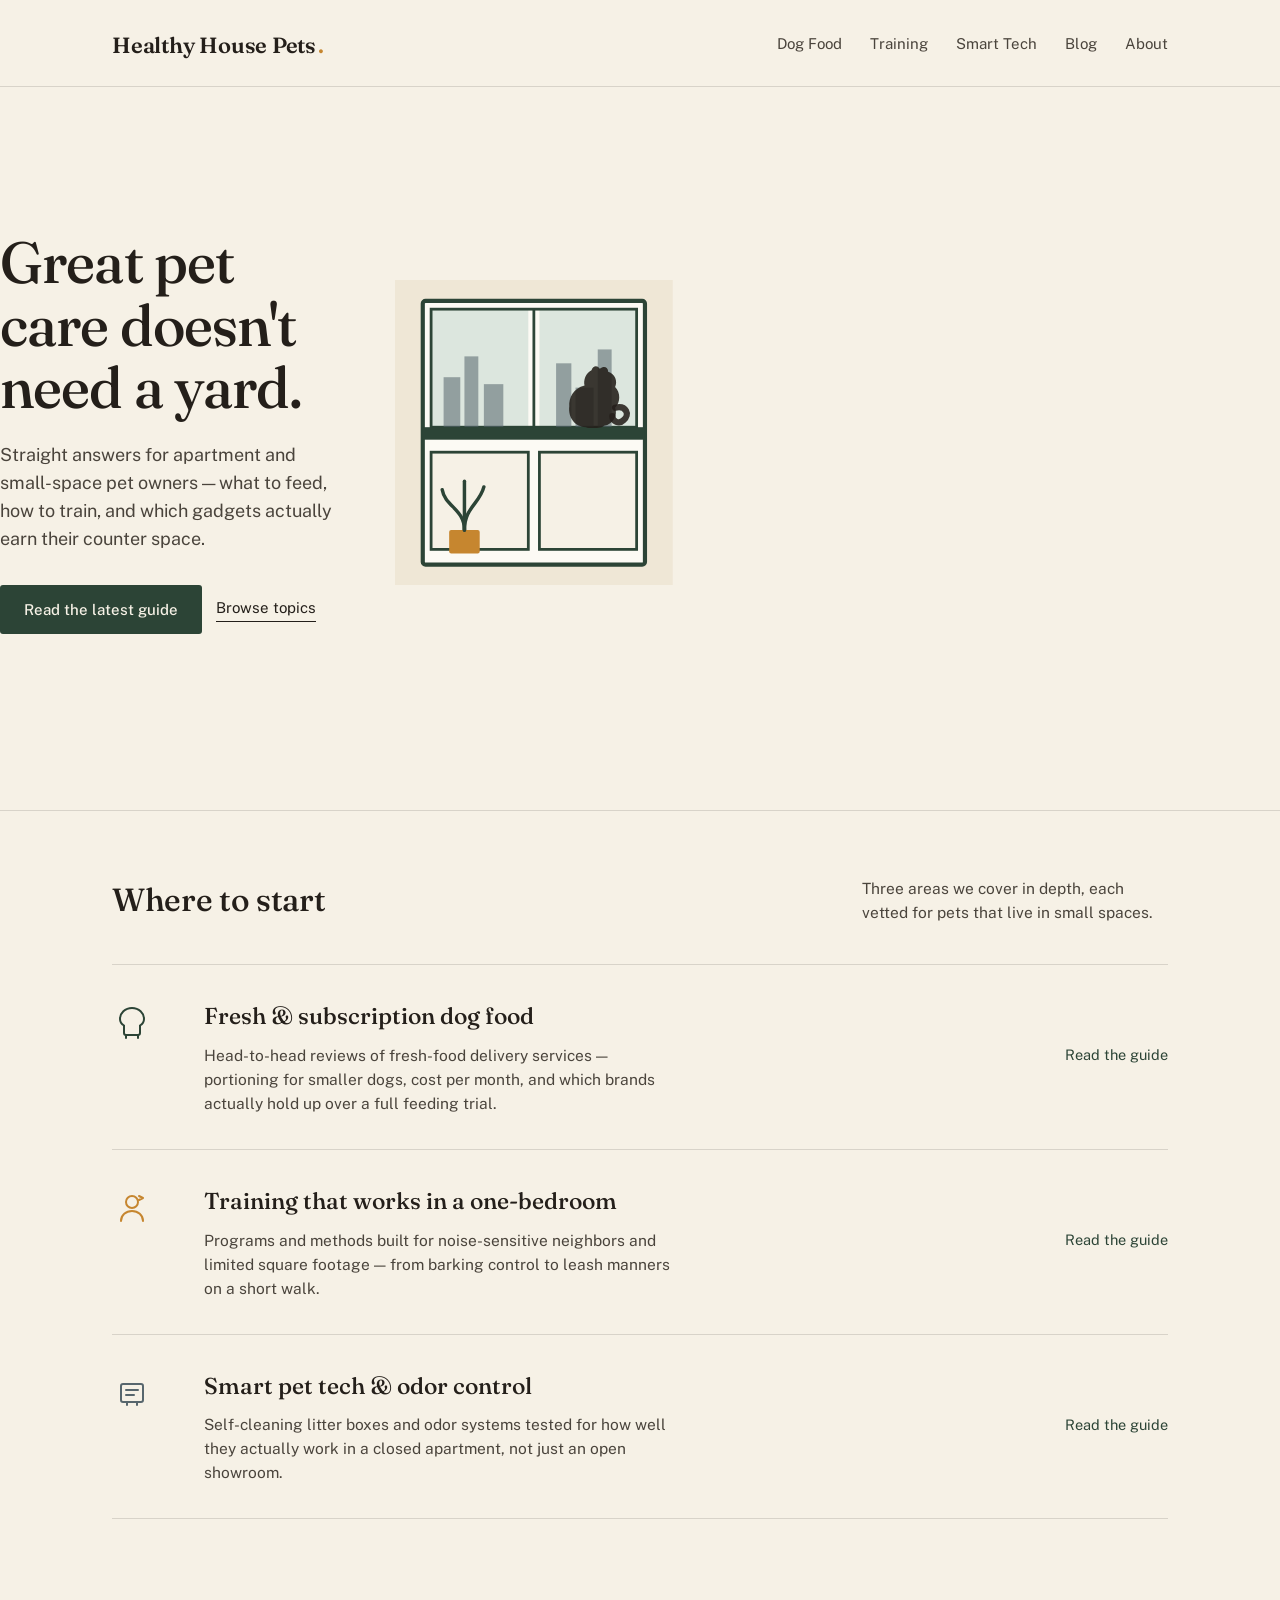
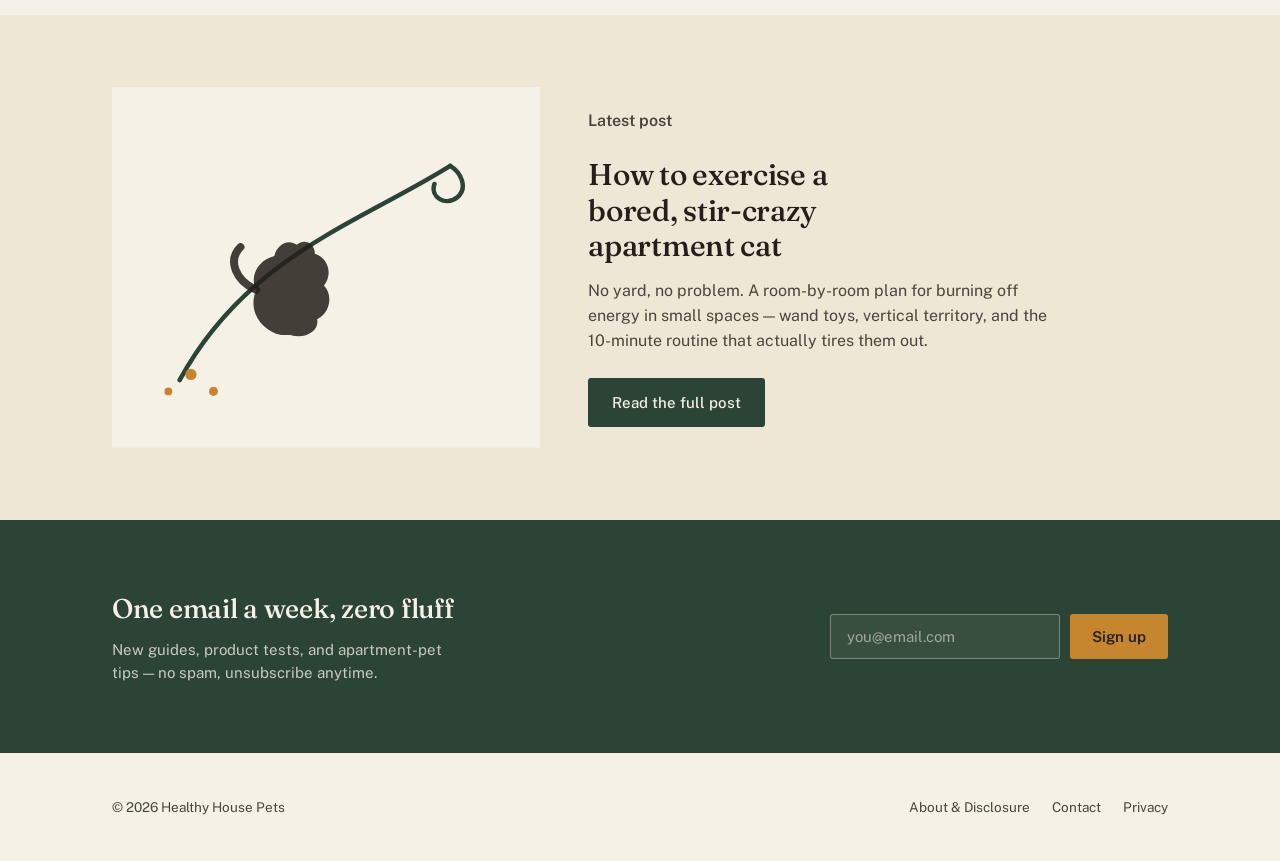
==== index.html @ 323507d9 "Launch site: convert mockup to production index.html" ====
<!DOCTYPE html>
<html lang="en">
<head>
<meta charset="UTF-8">
<meta name="viewport" content="width=device-width, initial-scale=1.0">
<title>Healthy House Pets</title>
<link rel="preconnect" href="https://fonts.googleapis.com">
<link rel="preconnect" href="https://fonts.gstatic.com" crossorigin>
<link href="https://fonts.googleapis.com/css2?family=Fraunces:ital,opsz,wght@0,9..144,400;0,9..144,500;0,9..144,600;1,9..144,500&family=Public+Sans:wght@400;500;600&display=swap" rel="stylesheet">
<style>
  :root {
    --cream: #F6F1E6;
    --cream-deep: #EFE7D6;
    --pine: #2C4436;
    --pine-deep: #1F3226;
    --ochre: #C6862F;
    --ochre-deep: #A66E22;
    --slate: #57666D;
    --ink: #241F1A;
    --ink-soft: #4A443C;
    --rule: rgba(36, 31, 26, 0.14);
    --font-head: "Fraunces", Georgia, "Times New Roman", serif;
    --font-body: "Public Sans", -apple-system, "Segoe UI", sans-serif;
  }

  * { box-sizing: border-box; }
  html { scroll-behavior: smooth; }
  body {
    margin: 0;
    background: var(--cream);
    color: var(--ink);
    font-family: var(--font-body);
    line-height: 1.55;
    -webkit-font-smoothing: antialiased;
  }

  a { color: inherit; }

  .wrap {
    max-width: 1120px;
    margin: 0 auto;
    padding: 0 32px;
  }

  /* ---------- Header ---------- */
  header {
    padding: 28px 0 24px;
    border-bottom: 1px solid var(--rule);
  }
  .header-row {
    display: flex;
    align-items: center;
    justify-content: space-between;
    gap: 24px;
    flex-wrap: wrap;
  }
  .wordmark {
    font-family: var(--font-head);
    font-weight: 600;
    font-size: 22px;
    letter-spacing: -0.01em;
    text-decoration: none;
    display: flex;
    align-items: baseline;
    gap: 2px;
  }
  .wordmark .dot { color: var(--ochre); }
  nav { display: flex; gap: 28px; flex-wrap: wrap; }
  nav a {
    text-decoration: none;
    font-size: 15px;
    color: var(--ink-soft);
    border-bottom: 1px solid transparent;
    padding-bottom: 2px;
    transition: border-color 0.15s ease, color 0.15s ease;
  }
  nav a:hover { color: var(--pine); border-color: var(--pine); }

  /* ---------- Hero ---------- */
  .hero {
    padding: 72px 0 88px;
    display: grid;
    grid-template-columns: 1.1fr 0.9fr;
    gap: 56px;
    align-items: center;
  }
  .hero h1 {
    font-family: var(--font-head);
    font-weight: 500;
    font-size: clamp(38px, 5vw, 58px);
    line-height: 1.08;
    letter-spacing: -0.015em;
    margin: 0 0 22px;
    max-width: 12ch;
  }
  .hero p.lede {
    font-size: 18px;
    color: var(--ink-soft);
    max-width: 40ch;
    margin: 0 0 32px;
  }
  .hero-cta { display: flex; gap: 14px; flex-wrap: wrap; align-items: center; }
  .btn {
    display: inline-block;
    padding: 13px 24px;
    background: var(--pine);
    color: var(--cream);
    text-decoration: none;
    font-weight: 500;
    font-size: 15px;
    border-radius: 3px;
    transition: background 0.15s ease;
  }
  .btn:hover { background: var(--pine-deep); }
  .btn-ghost {
    color: var(--ink);
    font-size: 15px;
    text-decoration: none;
    border-bottom: 1px solid var(--ink);
    padding-bottom: 2px;
  }

  /* hero illustration: apartment window with cat */
  .hero-art { position: relative; }
  .window-frame {
    width: 100%;
    height: auto;
    display: block;
  }

  /* ---------- Pillars ---------- */
  .pillars {
    padding: 8px 0 96px;
    border-top: 1px solid var(--rule);
  }
  .pillars-head {
    padding: 56px 0 40px;
    display: flex;
    justify-content: space-between;
    align-items: flex-end;
    gap: 24px;
    flex-wrap: wrap;
  }
  .pillars-head h2 {
    font-family: var(--font-head);
    font-weight: 500;
    font-size: 32px;
    margin: 0;
    letter-spacing: -0.01em;
  }
  .pillars-head p {
    color: var(--ink-soft);
    max-width: 34ch;
    margin: 0;
    font-size: 15.5px;
  }

  .pillar {
    display: grid;
    grid-template-columns: 64px 1fr auto;
    gap: 28px;
    align-items: start;
    padding: 34px 0;
    border-top: 1px solid var(--rule);
  }
  .pillar:last-child { border-bottom: 1px solid var(--rule); }
  .pillar-icon { padding-top: 4px; }
  .pillar-icon svg { width: 40px; height: 40px; }
  .pillar-body h3 {
    font-family: var(--font-head);
    font-weight: 500;
    font-size: 23px;
    margin: 0 0 8px;
  }
  .pillar-body p { color: var(--ink-soft); margin: 0; max-width: 52ch; font-size: 15.5px; }
  .pillar-link {
    align-self: center;
    white-space: nowrap;
    font-size: 14.5px;
    text-decoration: none;
    color: var(--pine);
    border-bottom: 1px solid transparent;
    padding-bottom: 2px;
  }
  .pillar-link:hover { border-color: var(--pine); }

  /* ---------- Featured post ---------- */
  .featured {
    background: var(--cream-deep);
    padding: 72px 0;
  }
  .featured-grid {
    display: grid;
    grid-template-columns: 0.85fr 1.15fr;
    gap: 48px;
    align-items: center;
  }
  .featured-art { width: 100%; height: auto; display: block; }
  .featured-eyebrow {
    font-size: 14px;
    color: var(--ochre-deep);
    font-weight: 600;
    margin: 0 0 14px;
  }
  .featured h2 {
    font-family: var(--font-head);
    font-weight: 500;
    font-size: 30px;
    line-height: 1.18;
    margin: 0 0 16px;
    letter-spacing: -0.01em;
    max-width: 16ch;
  }
  .featured p { color: var(--ink-soft); font-size: 16px; max-width: 46ch; margin: 0 0 24px; }

  /* ---------- Newsletter ---------- */
  .newsletter {
    background: var(--pine);
    color: var(--cream);
    padding: 68px 0;
  }
  .newsletter-inner {
    display: flex;
    justify-content: space-between;
    align-items: center;
    gap: 32px;
    flex-wrap: wrap;
  }
  .newsletter h2 {
    font-family: var(--font-head);
    font-weight: 500;
    font-size: 27px;
    margin: 0 0 8px;
    letter-spacing: -0.01em;
  }
  .newsletter p { margin: 0; color: rgba(246, 241, 230, 0.78); font-size: 15px; max-width: 40ch; }
  .signup-form { display: flex; gap: 10px; flex-wrap: wrap; }
  .signup-form input {
    padding: 13px 16px;
    border-radius: 3px;
    border: 1px solid rgba(246, 241, 230, 0.35);
    background: rgba(246, 241, 230, 0.06);
    color: var(--cream);
    font-family: var(--font-body);
    font-size: 15px;
    min-width: 230px;
  }
  .signup-form input::placeholder { color: rgba(246, 241, 230, 0.55); }
  .signup-form button {
    padding: 13px 22px;
    background: var(--ochre);
    color: var(--ink);
    border: none;
    border-radius: 3px;
    font-family: var(--font-body);
    font-weight: 600;
    font-size: 15px;
    cursor: pointer;
    transition: background 0.15s ease;
  }
  .signup-form button:hover { background: var(--ochre-deep); color: var(--cream); }

  /* ---------- Footer ---------- */
  footer {
    padding: 44px 0;
  }
  .footer-row {
    display: flex;
    justify-content: space-between;
    align-items: center;
    gap: 20px;
    flex-wrap: wrap;
    font-size: 13.5px;
    color: var(--ink-soft);
  }
  .footer-links { display: flex; gap: 22px; flex-wrap: wrap; }
  .footer-links a { text-decoration: none; color: var(--ink-soft); }
  .footer-links a:hover { color: var(--pine); }

  @media (max-width: 820px) {
    .hero { grid-template-columns: 1fr; padding: 48px 0 56px; }
    .hero-art { order: -1; max-width: 320px; margin: 0 auto; }
    .featured-grid { grid-template-columns: 1fr; }
    .pillar { grid-template-columns: 48px 1fr; }
    .pillar-link { grid-column: 2; padding-top: 4px; }
    .pillar-icon svg { width: 32px; height: 32px; }
  }

  @media (prefers-reduced-motion: reduce) {
    * { transition: none !important; scroll-behavior: auto !important; }
  }
</style>
</head>
<body>

<header>
  <div class="wrap header-row">
    <a class="wordmark" href="#top">Healthy House Pets<span class="dot">.</span></a>
    <nav>
      <a href="#pillars">Dog Food</a>
      <a href="#pillars">Training</a>
      <a href="#pillars">Smart Tech</a>
      <a href="#featured">Blog</a>
      <a href="#">About</a>
    </nav>
  </div>
</header>

<section class="hero" id="top">
  <div class="wrap hero">
    <div>
      <h1>Great pet care doesn't need a yard.</h1>
      <p class="lede">Straight answers for apartment and small-space pet owners &mdash; what to feed, how to train, and which gadgets actually earn their counter space.</p>
      <div class="hero-cta">
        <a class="btn" href="#featured">Read the latest guide</a>
        <a class="btn-ghost" href="#pillars">Browse topics</a>
      </div>
    </div>
    <div class="hero-art">
      <svg class="window-frame" viewBox="0 0 400 440" xmlns="http://www.w3.org/2000/svg">
        <rect x="0" y="0" width="400" height="440" fill="none"/>
        <!-- wall -->
        <rect x="0" y="0" width="400" height="440" fill="#EFE7D6"/>
        <!-- window frame -->
        <rect x="40" y="30" width="320" height="380" rx="4" fill="#FCFAF4" stroke="#2C4436" stroke-width="6"/>
        <!-- sky panes -->
        <rect x="52" y="42" width="140" height="170" fill="#DCE6DE"/>
        <rect x="208" y="42" width="140" height="170" fill="#DCE6DE"/>
        <rect x="52" y="42" width="296" height="170" fill="none" stroke="#2C4436" stroke-width="4"/>
        <line x1="200" y1="42" x2="200" y2="212" stroke="#2C4436" stroke-width="4"/>
        <!-- city skyline through window -->
        <g fill="#57666D" opacity="0.55">
          <rect x="70" y="140" width="24" height="72"/>
          <rect x="100" y="110" width="20" height="102"/>
          <rect x="128" y="150" width="28" height="62"/>
          <rect x="232" y="120" width="22" height="92"/>
          <rect x="260" y="155" width="26" height="57"/>
          <rect x="292" y="100" width="20" height="112"/>
        </g>
        <!-- sill -->
        <rect x="40" y="212" width="320" height="18" fill="#2C4436"/>
        <!-- lower panes / plants area -->
        <rect x="52" y="248" width="140" height="140" fill="#F6F1E6" stroke="#2C4436" stroke-width="4"/>
        <rect x="208" y="248" width="140" height="140" fill="#F6F1E6" stroke="#2C4436" stroke-width="4"/>
        <!-- plant left -->
        <g transform="translate(78,320)">
          <rect x="0" y="40" width="44" height="34" rx="3" fill="#C6862F"/>
          <path d="M22 40 C 22 10, -6 6, -10 -18" stroke="#2C4436" stroke-width="5" fill="none" stroke-linecap="round"/>
          <path d="M22 40 C 22 8, 44 2, 50 -22" stroke="#2C4436" stroke-width="5" fill="none" stroke-linecap="round"/>
          <path d="M22 40 C 22 4, 22 -14, 22 -30" stroke="#2C4436" stroke-width="5" fill="none" stroke-linecap="round"/>
        </g>
        <!-- cat silhouette sitting on sill, viewed from behind -->
        <g transform="translate(255,150)">
          <path d="
            M20 62
            C 4 62, -6 48, -4 32
            C -5 20, 2 6, 18 2
            C 16 -6, 20 -16, 28 -20
            C 30 -26, 36 -28, 40 -22
            C 46 -27, 52 -24, 52 -18
            C 62 -15, 66 -4, 62 4
            C 70 12, 70 26, 62 34
            C 66 44, 60 58, 46 60
            C 44 64, 24 64, 20 62
            Z"
            fill="#241F1A" opacity="0.88"/>
          <!-- tail curl -->
          <path d="M62 34 C 78 30, 84 44, 74 52 C 68 58, 58 54, 58 46" fill="none" stroke="#241F1A" stroke-width="9" stroke-linecap="round" opacity="0.88"/>
        </g>
      </svg>
    </div>
  </div>
</section>

<section class="pillars" id="pillars">
  <div class="wrap">
    <div class="pillars-head">
      <h2>Where to start</h2>
      <p>Three areas we cover in depth, each vetted for pets that live in small spaces.</p>
    </div>

    <div class="pillar">
      <div class="pillar-icon">
        <svg viewBox="0 0 40 40" fill="none" xmlns="http://www.w3.org/2000/svg">
          <path d="M8 16c0-6 5-11 12-11s12 5 12 11c0 3-1.5 5-4 6.5V30a2 2 0 0 1-2 2H14a2 2 0 0 1-2-2v-7.5C9.5 21 8 19 8 16Z" stroke="#2C4436" stroke-width="2"/>
          <path d="M14 32v3M26 32v3" stroke="#2C4436" stroke-width="2" stroke-linecap="round"/>
        </svg>
      </div>
      <div class="pillar-body">
        <h3>Fresh &amp; subscription dog food</h3>
        <p>Head-to-head reviews of fresh-food delivery services &mdash; portioning for smaller dogs, cost per month, and which brands actually hold up over a full feeding trial.</p>
      </div>
      <a class="pillar-link" href="#">Read the guide</a>
    </div>

    <div class="pillar">
      <div class="pillar-icon">
        <svg viewBox="0 0 40 40" fill="none" xmlns="http://www.w3.org/2000/svg">
          <circle cx="20" cy="14" r="6" stroke="#C6862F" stroke-width="2"/>
          <path d="M9 33c0-6 5-10 11-10s11 4 11 10" stroke="#C6862F" stroke-width="2" stroke-linecap="round"/>
          <path d="M27 8l4 2-4 2" stroke="#C6862F" stroke-width="2" stroke-linecap="round" stroke-linejoin="round"/>
        </svg>
      </div>
      <div class="pillar-body">
        <h3>Training that works in a one-bedroom</h3>
        <p>Programs and methods built for noise-sensitive neighbors and limited square footage &mdash; from barking control to leash manners on a short walk.</p>
      </div>
      <a class="pillar-link" href="#">Read the guide</a>
    </div>

    <div class="pillar">
      <div class="pillar-icon">
        <svg viewBox="0 0 40 40" fill="none" xmlns="http://www.w3.org/2000/svg">
          <rect x="9" y="11" width="22" height="18" rx="2" stroke="#57666D" stroke-width="2"/>
          <path d="M15 29v3M25 29v3" stroke="#57666D" stroke-width="2" stroke-linecap="round"/>
          <path d="M14 17h12M14 22h8" stroke="#57666D" stroke-width="2" stroke-linecap="round"/>
        </svg>
      </div>
      <div class="pillar-body">
        <h3>Smart pet tech &amp; odor control</h3>
        <p>Self-cleaning litter boxes and odor systems tested for how well they actually work in a closed apartment, not just an open showroom.</p>
      </div>
      <a class="pillar-link" href="#">Read the guide</a>
    </div>
  </div>
</section>

<section class="featured" id="featured">
  <div class="wrap featured-grid">
    <svg class="featured-art" viewBox="0 0 380 320" xmlns="http://www.w3.org/2000/svg">
      <rect width="380" height="320" fill="#F6F1E6"/>
      <!-- cat toy / wand shape -->
      <g stroke="#2C4436" stroke-width="4" fill="none" stroke-linecap="round">
        <path d="M60 260 C 120 150, 220 120, 300 70"/>
        <path d="M300 70 C 310 76, 316 90, 306 98 C 296 106, 282 98, 286 86"/>
      </g>
      <!-- cat mid-leap silhouette -->
      <g transform="translate(150,150)">
        <path d="
          M0 70
          C -18 66, -30 48, -22 30
          C -28 20, -22 4, -6 0
          C -4 -10, 6 -16, 14 -10
          C 20 -16, 30 -12, 30 -2
          C 42 2, 46 16, 38 26
          C 46 34, 44 50, 32 56
          C 34 66, 22 74, 8 70
          Z" fill="#241F1A" opacity="0.85"/>
        <path d="M-22 30 C -40 22, -48 4, -36 -8" stroke="#241F1A" stroke-width="7" fill="none" stroke-linecap="round" opacity="0.85"/>
      </g>
      <circle cx="70" cy="255" r="5" fill="#C6862F"/>
      <circle cx="90" cy="270" r="4" fill="#C6862F"/>
      <circle cx="50" cy="270" r="3.5" fill="#C6862F"/>
    </svg>
    <div>
      <p class="featured-eyebrow">Latest post</p>
      <h2>How to exercise a bored, stir-crazy apartment cat</h2>
      <p>No yard, no problem. A room-by-room plan for burning off energy in small spaces &mdash; wand toys, vertical territory, and the 10-minute routine that actually tires them out.</p>
      <a class="btn" href="#">Read the full post</a>
    </div>
  </div>
</section>

<section class="newsletter">
  <div class="wrap newsletter-inner">
    <div>
      <h2>One email a week, zero fluff</h2>
      <p>New guides, product tests, and apartment-pet tips &mdash; no spam, unsubscribe anytime.</p>
    </div>
    <form class="signup-form" onsubmit="return false;">
      <input type="email" placeholder="you@email.com" required>
      <button type="submit">Sign up</button>
    </form>
  </div>
</section>

<footer>
  <div class="wrap footer-row">
    <span>&copy; 2026 Healthy House Pets</span>
    <div class="footer-links">
      <a href="#">About &amp; Disclosure</a>
      <a href="#">Contact</a>
      <a href="#">Privacy</a>
    </div>
  </div>
</footer>

</body>
</html>
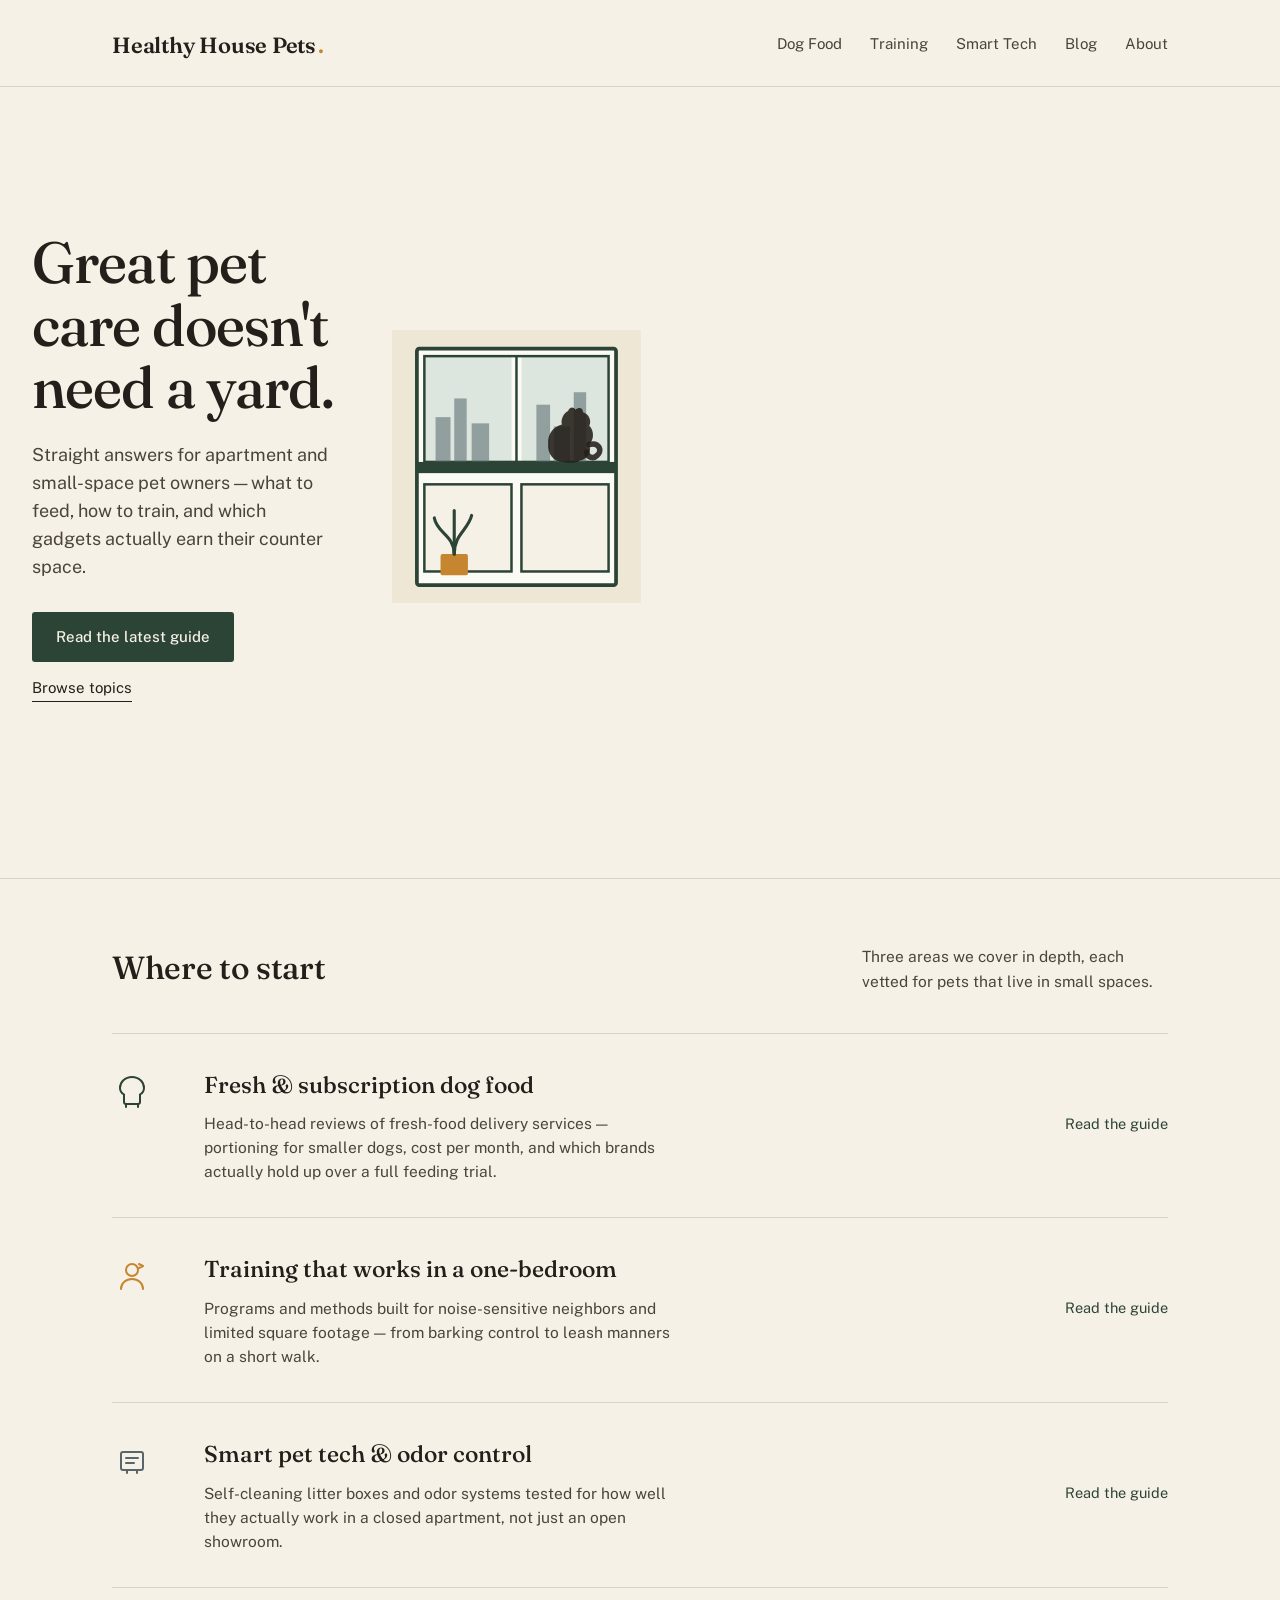
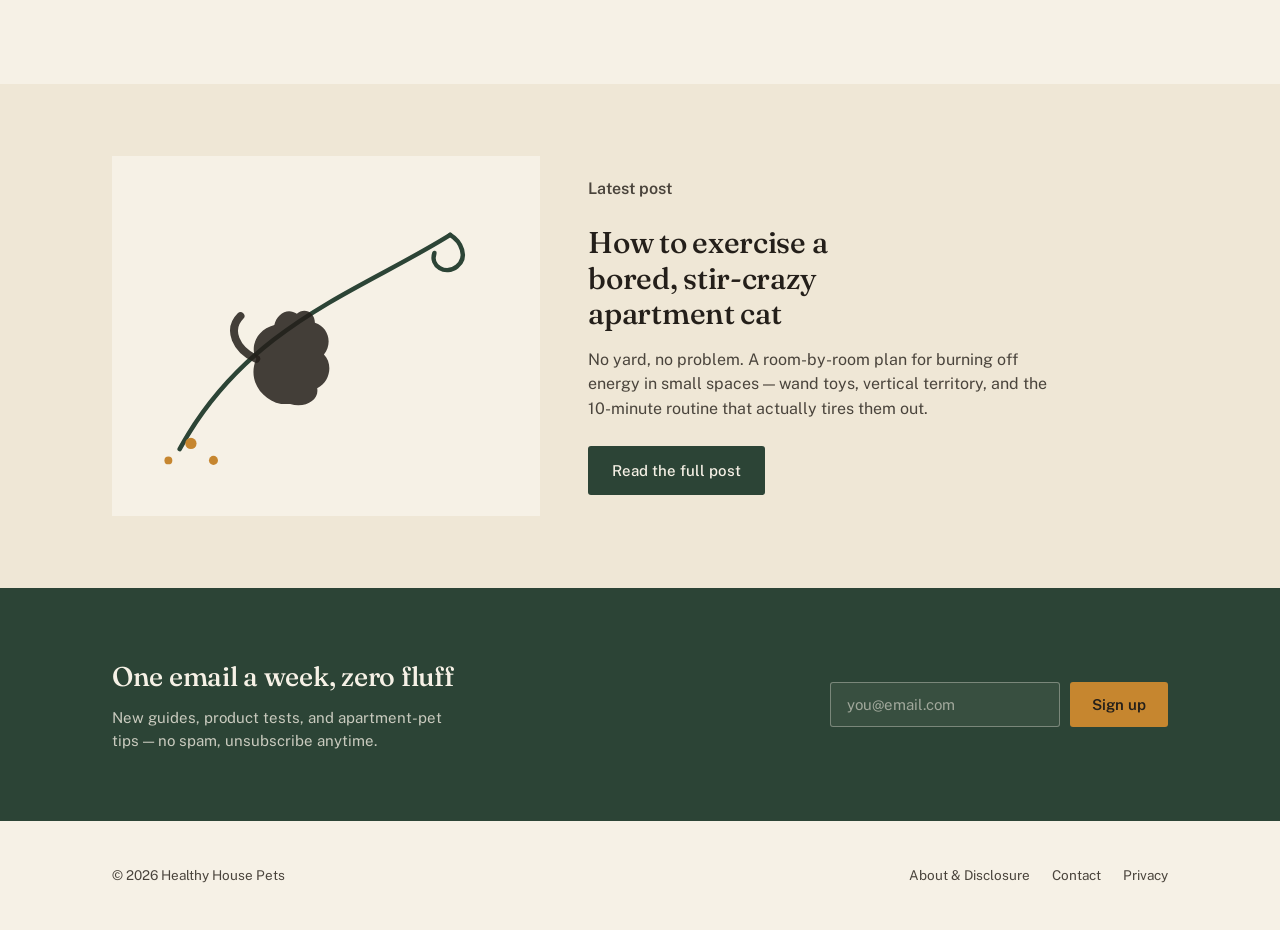
==== commit b002329b: "Fix: hero text touching left edge (padding shorthand conflict)" ====
--- a/index.html
+++ b/index.html
@@ -78,7 +78,8 @@
 
   /* ---------- Hero ---------- */
   .hero {
-    padding: 72px 0 88px;
+    padding-top: 72px;
+    padding-bottom: 88px;
     display: grid;
     grid-template-columns: 1.1fr 0.9fr;
     gap: 56px;
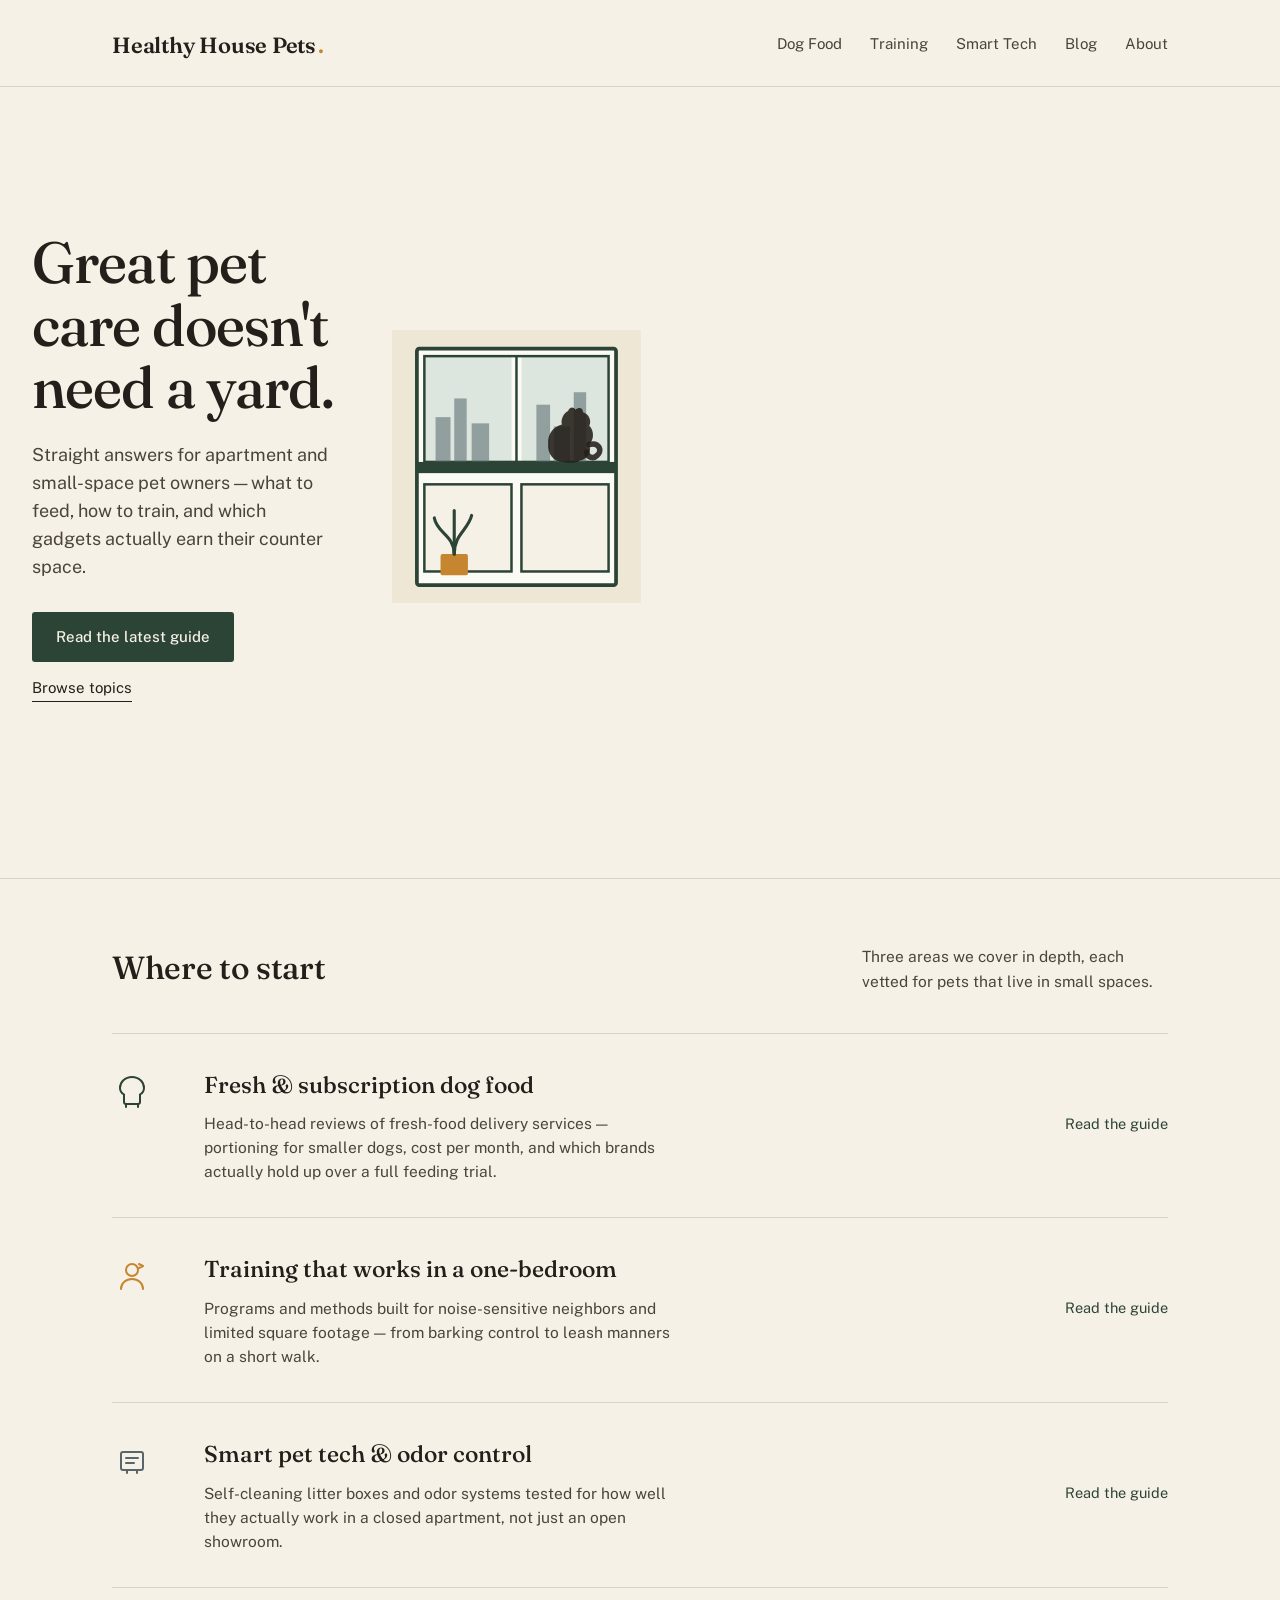
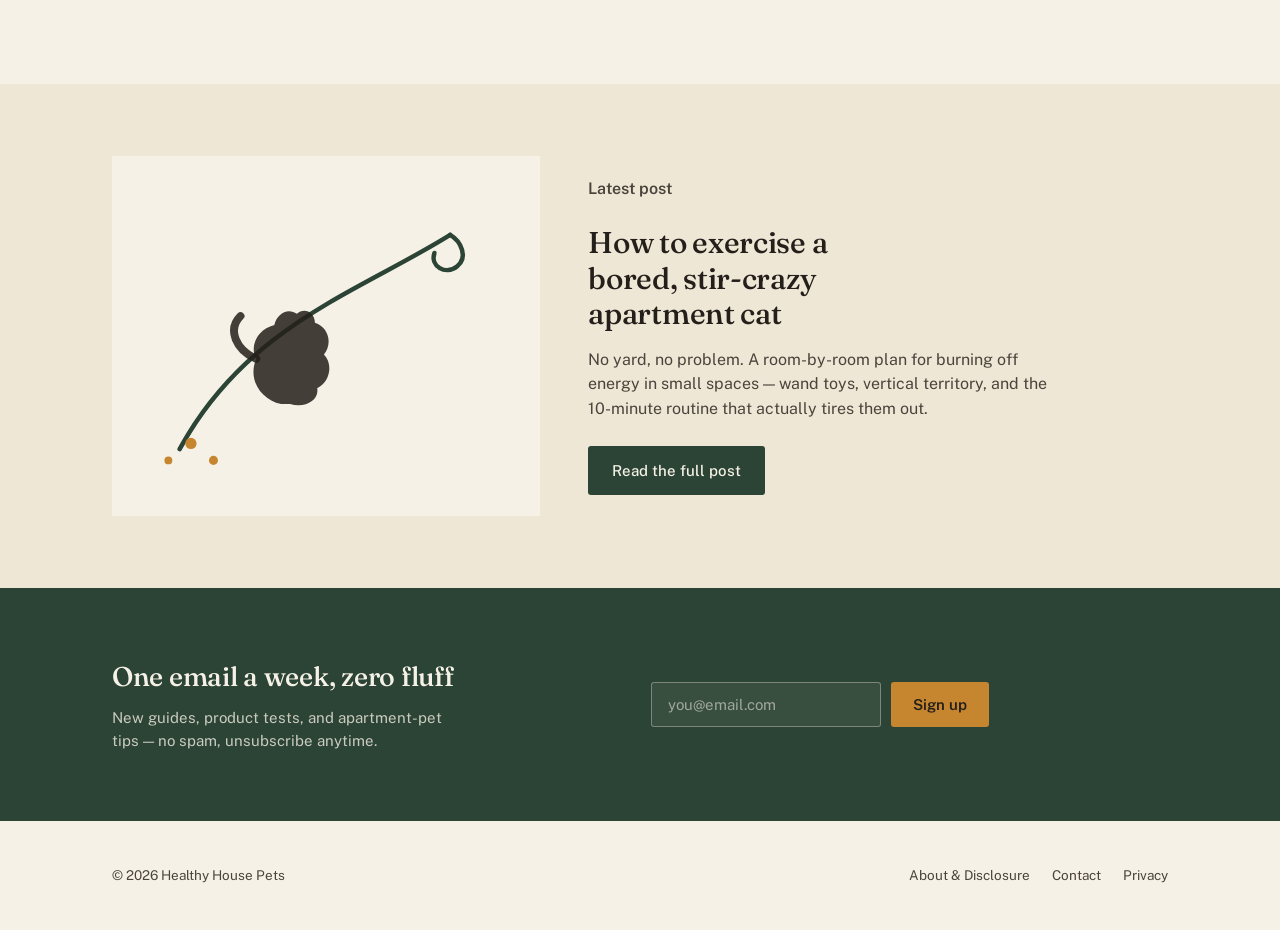
==== commit 8cd0511e: "Add working newsletter signup via Brevo (Pages Function)" ====
--- a/index.html
+++ b/index.html
@@ -260,6 +260,14 @@
     transition: background 0.15s ease;
   }
   .signup-form button:hover { background: var(--ochre-deep); color: var(--cream); }
+  .signup-form button:disabled { opacity: 0.6; cursor: default; }
+  .newsletter-message {
+    margin: 10px 0 0;
+    font-size: 14px;
+    min-height: 18px;
+    color: rgba(246, 241, 230, 0.9);
+  }
+  .newsletter-message.is-error { color: #E8B4B0; }
 
   /* ---------- Footer ---------- */
   footer {
@@ -468,10 +476,11 @@
       <h2>One email a week, zero fluff</h2>
       <p>New guides, product tests, and apartment-pet tips &mdash; no spam, unsubscribe anytime.</p>
     </div>
-    <form class="signup-form" onsubmit="return false;">
-      <input type="email" placeholder="you@email.com" required>
-      <button type="submit">Sign up</button>
+    <form class="signup-form" id="newsletter-form">
+      <input type="email" name="email" id="newsletter-email" placeholder="you@email.com" required>
+      <button type="submit" id="newsletter-submit">Sign up</button>
     </form>
+    <p id="newsletter-message" class="newsletter-message" role="status" aria-live="polite"></p>
   </div>
 </section>
 
@@ -486,5 +495,45 @@
   </div>
 </footer>
 
+<script>
+  (function () {
+    var form = document.getElementById('newsletter-form');
+    var button = document.getElementById('newsletter-submit');
+    var input = document.getElementById('newsletter-email');
+    var message = document.getElementById('newsletter-message');
+
+    form.addEventListener('submit', function (e) {
+      e.preventDefault();
+      message.textContent = '';
+      message.classList.remove('is-error');
+      button.disabled = true;
+      button.textContent = 'Signing up…';
+
+      fetch('/subscribe', {
+        method: 'POST',
+        headers: { 'Content-Type': 'application/json' },
+        body: JSON.stringify({ email: input.value }),
+      })
+        .then(function (res) { return res.json().then(function (data) { return { ok: res.ok, data: data }; }); })
+        .then(function (result) {
+          if (result.data && result.data.ok) {
+            message.textContent = "You're in — check your inbox.";
+            form.reset();
+          } else {
+            message.textContent = (result.data && result.data.error) || 'Something went wrong. Please try again.';
+            message.classList.add('is-error');
+          }
+        })
+        .catch(function () {
+          message.textContent = 'Something went wrong. Please try again.';
+          message.classList.add('is-error');
+        })
+        .finally(function () {
+          button.disabled = false;
+          button.textContent = 'Sign up';
+        });
+    });
+  })();
+</script>
 </body>
 </html>
